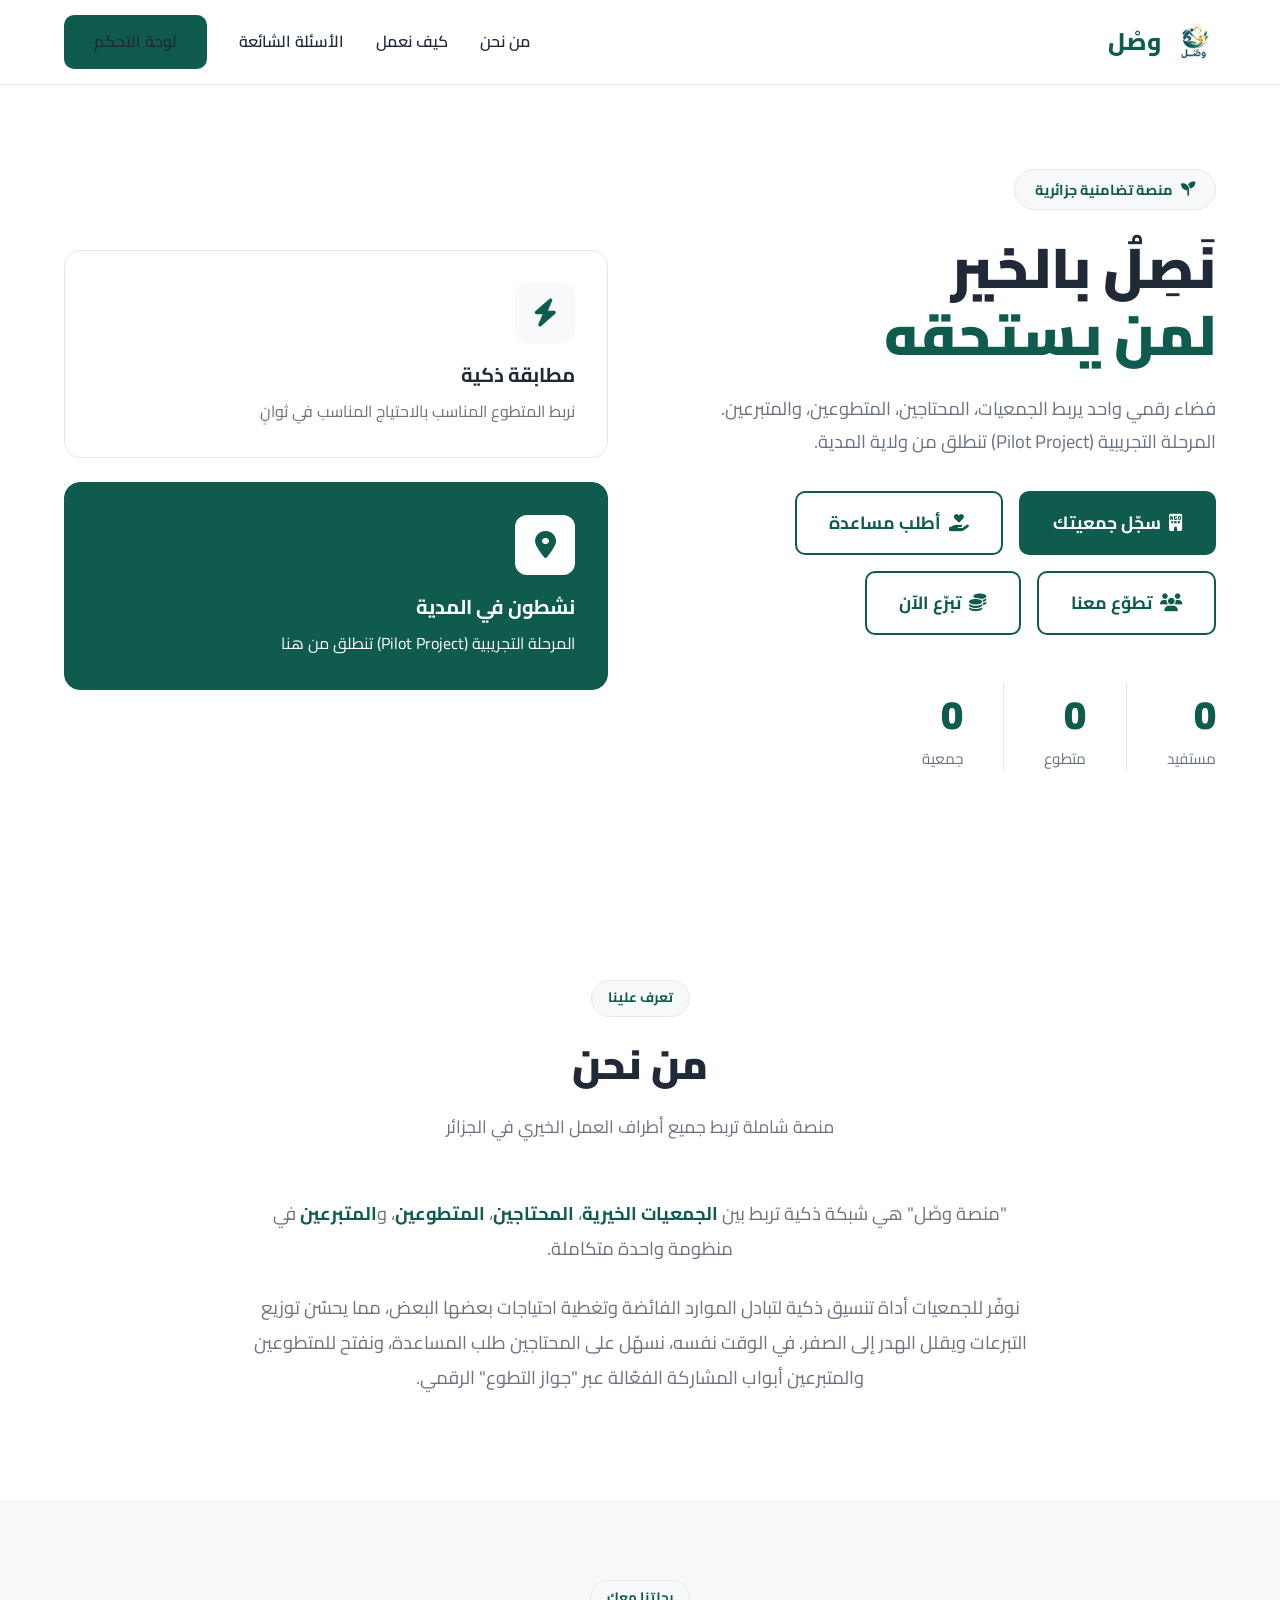
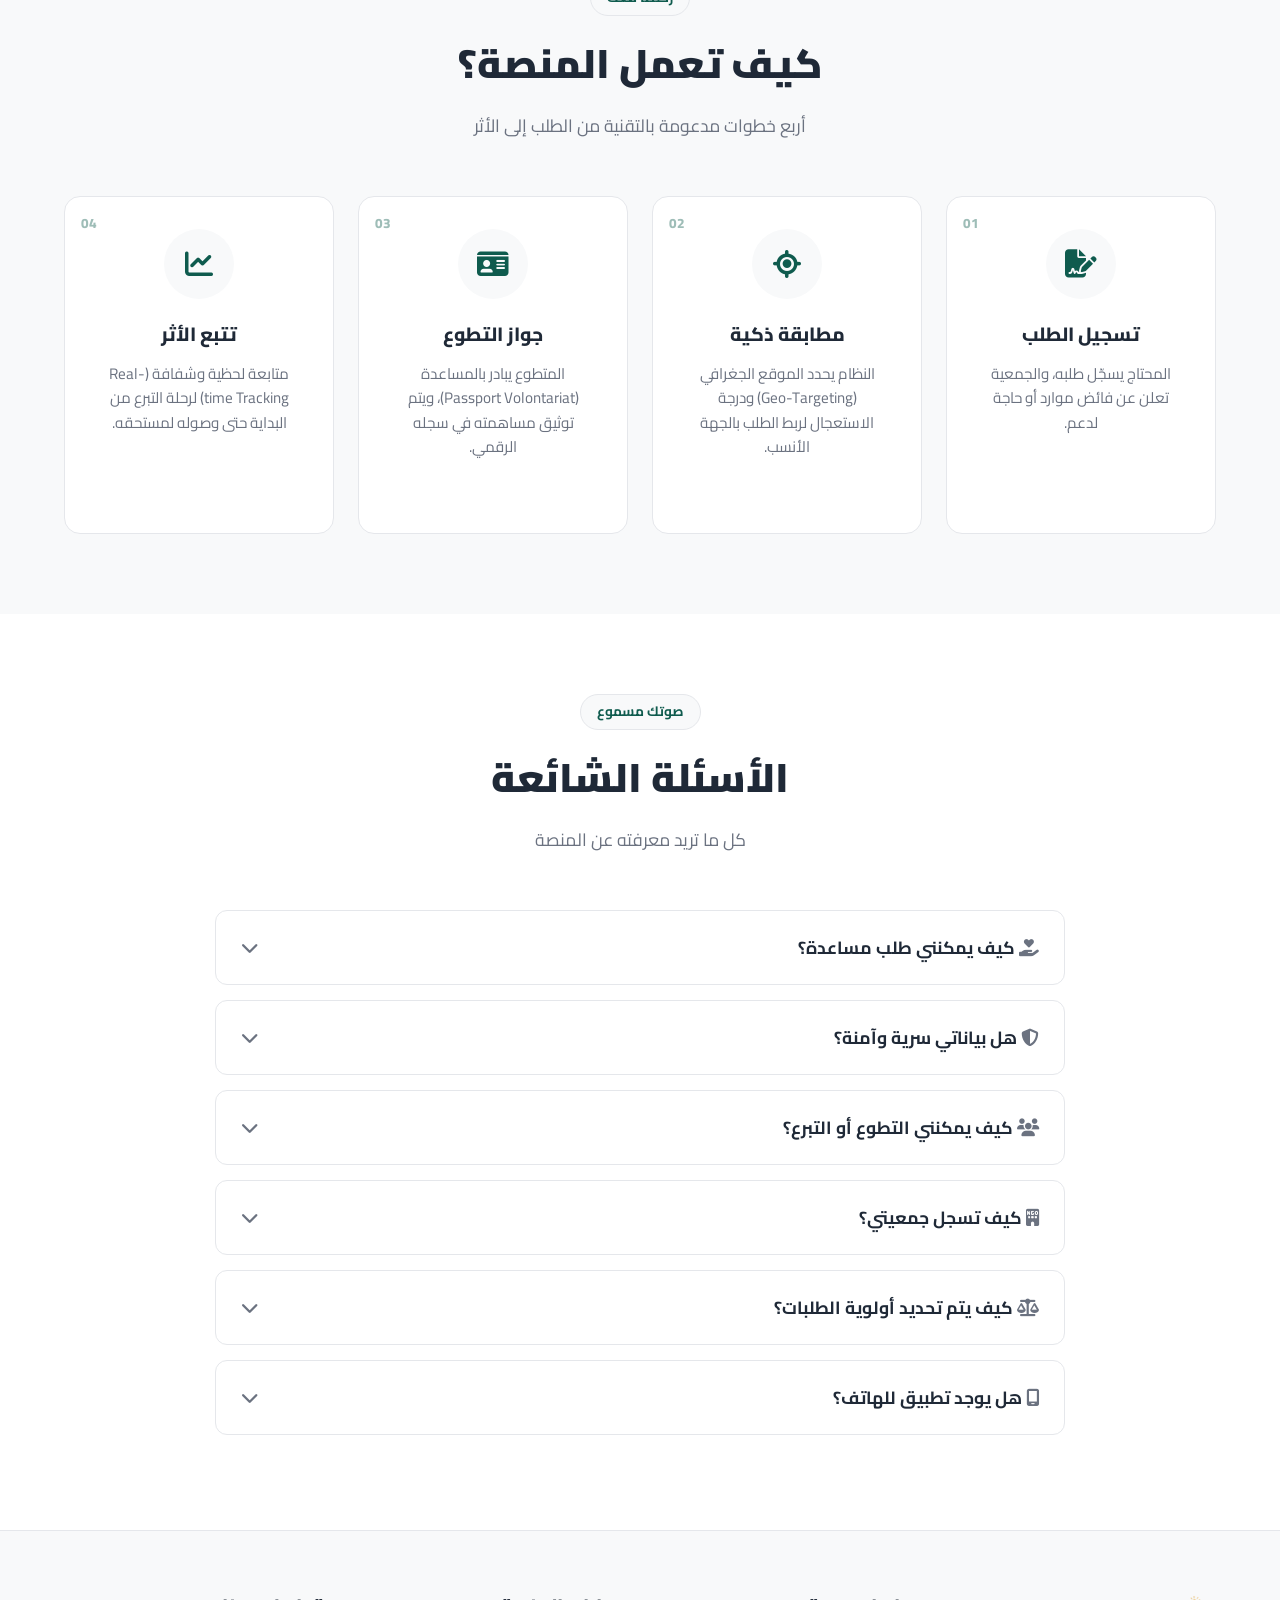
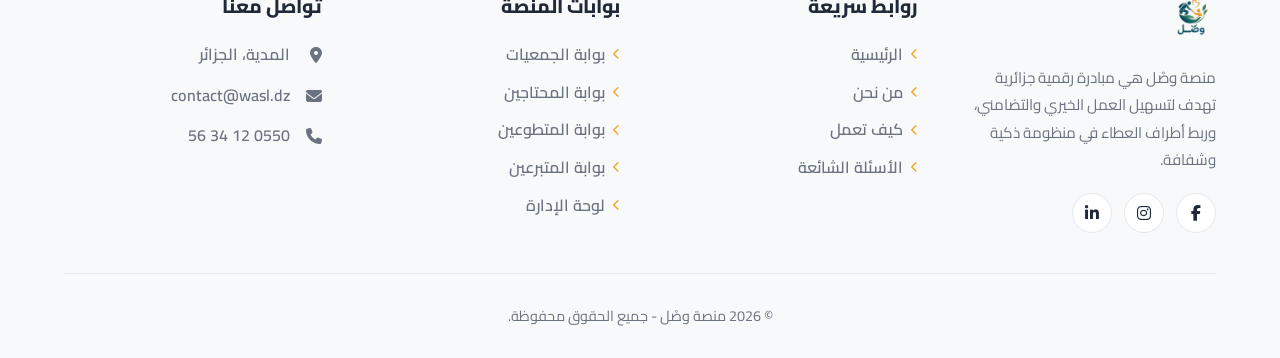
==== index.html @ 4f310033 "Add files via upload" ====
<!DOCTYPE html>
<html lang="ar" dir="rtl">
<head>
    <meta charset="UTF-8">
    <meta name="viewport" content="width=device-width, initial-scale=1.0">
    <meta name="theme-color" content="#0F5B4E">
    <title>وصْل | جسر العطاء الذكي</title>
    <link href="https://fonts.googleapis.com/css2?family=Cairo:wght@400;600;700;800;900&display=swap" rel="stylesheet">
    <link rel="stylesheet" href="https://cdnjs.cloudflare.com/ajax/libs/font-awesome/6.4.0/css/all.min.css">
    <link rel="stylesheet" href="css/style.css">
</head>
<body>

<header>
    <div class="container header-inner">
        <a href="index.html" class="logo">
            <img src="assets/logo.png" alt="وصْل">
            <span>وصْل</span>
        </a>
        <nav class="main-nav">
            <a href="#about">من نحن</a>
            <a href="#how-it-works">كيف نعمل</a>
            <a href="#faq">الأسئلة الشائعة</a>
            <a href="admin.html" class="btn btn-primary">لوحة التحكم</a>
        </nav>
        <button class="menu-toggle" aria-label="القائمة">
            <i class="fa-solid fa-bars"></i>
        </button>
    </div>
    <div class="mobile-menu">
        <a href="#about">من نحن</a>
        <a href="#how-it-works">كيف نعمل</a>
        <a href="#faq">الأسئلة الشائعة</a>
        <a href="admin.html">لوحة التحكم</a>
    </div>
</header>

<section class="hero">
    <div class="container hero-content">
        <div class="hero-text">
            <span class="hero-badge">
                <i class="fa-solid fa-seedling"></i>
                منصة تضامنية جزائرية
            </span>
            <h1>نَصِلُ بالخير<br><span>لمن يستحقه</span></h1>
            <p>فضاء رقمي واحد يربط الجمعيات، المحتاجين، المتطوعين، والمتبرعين. المرحلة التجريبية (Pilot Project) تنطلق من ولاية المدية.</p>
            
            <div class="hero-actions">
                <a href="association.html" class="btn btn-primary btn-lg">
                    <i class="fa-solid fa-building-ngo"></i>
                    سجّل جمعيتك
                </a>
                <a href="needy.html" class="btn btn-outline btn-lg">
                    <i class="fa-solid fa-hand-holding-heart"></i>
                    أطلب مساعدة
                </a>
                <a href="volunteer.html" class="btn btn-outline btn-lg">
                    <i class="fa-solid fa-users"></i>
                    تطوّع معنا
                </a>
                <a href="donor.html" class="btn btn-outline btn-lg">
                    <i class="fa-solid fa-coins"></i>
                    تبرّع الآن
                </a>
            </div>
            
            <div class="hero-stats">
                <div class="stat">
                    <strong id="count1">0</strong>
                    <span>مستفيد</span>
                </div>
                <div class="stat-divider"></div>
                <div class="stat">
                    <strong id="count2">0</strong>
                    <span>متطوع</span>
                </div>
                <div class="stat-divider"></div>
                <div class="stat">
                    <strong id="count3">0</strong>
                    <span>جمعية</span>
                </div>
            </div>
        </div>
        
        <div class="hero-visual">
            <div class="hero-card">
                <div class="hero-card-icon">
                    <i class="fa-solid fa-bolt"></i>
                </div>
                <h3>مطابقة ذكية</h3>
                <p>نربط المتطوع المناسب بالاحتياج المناسب في ثوانٍ</p>
            </div>
            <div class="hero-card featured">
                <div class="hero-card-icon">
                    <i class="fa-solid fa-location-dot"></i>
                </div>
                <h3>نشطون في المدية</h3>
                <p>المرحلة التجريبية (Pilot Project) تنطلق من هنا</p>
            </div>
        </div>
    </div>
</section>

<section id="about" class="section">
    <div class="container">
        <div class="section-header">
            <span class="section-label">تعرف علينا</span>
            <h2>من نحن</h2>
            <p>منصة شاملة تربط جميع أطراف العمل الخيري في الجزائر</p>
        </div>
        <div class="about-content">
            <p>"منصة وصْل" هي شبكة ذكية تربط بين <strong>الجمعيات الخيرية</strong>، <strong>المحتاجين</strong>، <strong>المتطوعين</strong>، و<strong>المتبرعين</strong> في منظومة واحدة متكاملة.</p>
            <p>نوفّر للجمعيات أداة تنسيق ذكية لتبادل الموارد الفائضة وتغطية احتياجات بعضها البعض، مما يحسّن توزيع التبرعات ويقلل الهدر إلى الصفر. في الوقت نفسه، نسهّل على المحتاجين طلب المساعدة، ونفتح للمتطوعين والمتبرعين أبواب المشاركة الفعّالة عبر "جواز التطوع" الرقمي.</p>
        </div>
    </div>
</section>

<section id="how-it-works" class="section section-alt">
    <div class="container">
        <div class="section-header">
            <span class="section-label">رحلتنا معك</span>
            <h2>كيف تعمل المنصة؟</h2>
            <p>أربع خطوات مدعومة بالتقنية من الطلب إلى الأثر</p>
        </div>
        <div class="steps-grid">
            <div class="step-card" onclick="openModal('modal-1')">
                <span class="step-number">01</span>
                <div class="step-icon"><i class="fa-solid fa-file-signature"></i></div>
                <h3>تسجيل الطلب</h3>
                <p>المحتاج يسجّل طلبه، والجمعية تعلن عن فائض موارد أو حاجة لدعم.</p>
                <span class="click-hint">اضغط للتفاصيل <i class="fa-solid fa-arrow-left"></i></span>
            </div>
            <div class="step-card" onclick="openModal('modal-2')">
                <span class="step-number">02</span>
                <div class="step-icon"><i class="fa-solid fa-location-crosshairs"></i></div>
                <h3>مطابقة ذكية</h3>
                <p>النظام يحدد الموقع الجغرافي (Geo-Targeting) ودرجة الاستعجال لربط الطلب بالجهة الأنسب.</p>
                <span class="click-hint">اضغط للتفاصيل <i class="fa-solid fa-arrow-left"></i></span>
            </div>
            <div class="step-card" onclick="openModal('modal-3')">
                <span class="step-number">03</span>
                <div class="step-icon"><i class="fa-solid fa-id-card"></i></div>
                <h3>جواز التطوع</h3>
                <p>المتطوع يبادر بالمساعدة (Passport Volontariat)، ويتم توثيق مساهمته في سجله الرقمي.</p>
                <span class="click-hint">اضغط للتفاصيل <i class="fa-solid fa-arrow-left"></i></span>
            </div>
            <div class="step-card" onclick="openModal('modal-4')">
                <span class="step-number">04</span>
                <div class="step-icon"><i class="fa-solid fa-chart-line"></i></div>
                <h3>تتبع الأثر</h3>
                <p>متابعة لحظية وشفافة (Real-time Tracking) لرحلة التبرع من البداية حتى وصوله لمستحقه.</p>
                <span class="click-hint">اضغط للتفاصيل <i class="fa-solid fa-arrow-left"></i></span>
            </div>
        </div>
    </div>
</section>

<section id="faq" class="section">
    <div class="container">
        <div class="section-header">
            <span class="section-label">صوتك مسموع</span>
            <h2>الأسئلة الشائعة</h2>
            <p>كل ما تريد معرفته عن المنصة</p>
        </div>
        <div class="faq-container">
            <div class="faq-item">
                <button class="faq-question" onclick="toggleFaq(this)">
                    <span><i class="fa-solid fa-hand-holding-heart"></i> كيف يمكنني طلب مساعدة؟</span>
                    <i class="fa-solid fa-chevron-down"></i>
                </button>
                <div class="faq-answer">
                    <p>اضغط على "أطلب مساعدة" واملأ النموذج بمعلوماتك. فريق الإدارة سيقيّم طلبك بموضوعية خلال 24-48 ساعة ويوجّهه لأقرب جمعية.</p>
                </div>
            </div>
            <div class="faq-item">
                <button class="faq-question" onclick="toggleFaq(this)">
                    <span><i class="fa-solid fa-shield-halved"></i> هل بياناتي سرية وآمنة؟</span>
                    <i class="fa-solid fa-chevron-down"></i>
                </button>
                <div class="faq-answer">
                    <p>نعم تماماً. نستخدم أعلى معايير التشفير. بياناتك لا تظهر إلا للجمعيات المعتمدة في منطقتك بعد اعتماد الإدارة.</p>
                </div>
            </div>
            <div class="faq-item">
                <button class="faq-question" onclick="toggleFaq(this)">
                    <span><i class="fa-solid fa-users"></i> كيف يمكنني التطوع أو التبرع؟</span>
                    <i class="fa-solid fa-chevron-down"></i>
                </button>
                <div class="faq-answer">
                    <p>سجّل في قسم "تطوّع معنا" أو "تبرّع الآن"، حدد مهاراتك أو نوع التبرع. ستصلك فرص مطابقة في منطقتك.</p>
                </div>
            </div>
            <div class="faq-item">
                <button class="faq-question" onclick="toggleFaq(this)">
                    <span><i class="fa-solid fa-building-ngo"></i> كيف تسجل جمعيتي؟</span>
                    <i class="fa-solid fa-chevron-down"></i>
                </button>
                <div class="faq-answer">
                    <p>اضغط على "سجّل جمعيتك" وقدّم الوثائق المطلوبة. تتم المراجعة خلال 48 ساعة. حالياً نقبل الجمعيات في ولاية المدية كمرحلة تجريبية.</p>
                </div>
            </div>
            <div class="faq-item">
                <button class="faq-question" onclick="toggleFaq(this)">
                    <span><i class="fa-solid fa-scale-balanced"></i> كيف يتم تحديد أولوية الطلبات؟</span>
                    <i class="fa-solid fa-chevron-down"></i>
                </button>
                <div class="faq-answer">
                    <p>نظام تقييم نمطي (Scoring Matrix) موضوعي يحسب نقاط كل حالة بناءً على معايير دقيقة (أطفال، أمراض، وضع السكن...). الإدارة فقط هي من تعتمد الأولويات.</p>
                </div>
            </div>
            <div class="faq-item">
                <button class="faq-question" onclick="toggleFaq(this)">
                    <span><i class="fa-solid fa-mobile-screen"></i> هل يوجد تطبيق للهاتف؟</span>
                    <i class="fa-solid fa-chevron-down"></i>
                </button>
                <div class="faq-answer">
                    <p>نعم! المنصة تعمل كتطبيق PWA. يمكنك تثبيتها على هاتفك مباشرة من المتصفح، وتعمل حتى بدون إنترنت.</p>
                </div>
            </div>
        </div>
    </div>
</section>

<footer class="site-footer">
    <div class="container">
        <div class="footer-grid">
            <div class="footer-col">
                <img src="assets/logo.png" alt="وصْل" class="footer-logo">
                <p>منصة وصْل هي مبادرة رقمية جزائرية تهدف لتسهيل العمل الخيري والتضامني، وربط أطراف العطاء في منظومة ذكية وشفافة.</p>
                <div class="social-icons">
                    <a href="#" aria-label="Facebook"><i class="fa-brands fa-facebook-f"></i></a>
                    <a href="#" aria-label="Instagram"><i class="fa-brands fa-instagram"></i></a>
                    <a href="#" aria-label="LinkedIn"><i class="fa-brands fa-linkedin-in"></i></a>
                </div>
            </div>
            <div class="footer-col">
                <h4>روابط سريعة</h4>
                <ul class="footer-links">
                    <li><a href="index.html"><i class="fa-solid fa-chevron-left"></i> الرئيسية</a></li>
                    <li><a href="#about"><i class="fa-solid fa-chevron-left"></i> من نحن</a></li>
                    <li><a href="#how-it-works"><i class="fa-solid fa-chevron-left"></i> كيف تعمل</a></li>
                    <li><a href="#faq"><i class="fa-solid fa-chevron-left"></i> الأسئلة الشائعة</a></li>
                </ul>
            </div>
            <div class="footer-col">
                <h4>بوابات المنصة</h4>
                <ul class="footer-links">
                    <li><a href="association.html"><i class="fa-solid fa-chevron-left"></i> بوابة الجمعيات</a></li>
                    <li><a href="needy.html"><i class="fa-solid fa-chevron-left"></i> بوابة المحتاجين</a></li>
                    <li><a href="volunteer.html"><i class="fa-solid fa-chevron-left"></i> بوابة المتطوعين</a></li>
                    <li><a href="donor.html"><i class="fa-solid fa-chevron-left"></i> بوابة المتبرعين</a></li>
                    <li><a href="admin.html"><i class="fa-solid fa-chevron-left"></i> لوحة الإدارة</a></li>
                </ul>
            </div>
            <div class="footer-col">
                <h4>تواصل معنا</h4>
                <ul class="footer-contact">
                    <li><i class="fa-solid fa-location-dot"></i> المدية، الجزائر</li>
                    <li><i class="fa-solid fa-envelope"></i> contact@wasl.dz</li>
                    <li><i class="fa-solid fa-phone"></i> 0550 12 34 56</li>
                </ul>
            </div>
        </div>
        <div class="footer-bottom">
            <p>&copy; <span id="current-year"></span> منصة وصْل - جميع الحقوق محفوظة.</p>
        </div>
    </div>
</footer>

<!-- Modals -->
<div id="modal-1" class="modal">
    <div class="modal-content">
        <span class="close-modal" onclick="closeModal('modal-1')">&times;</span>
        <div class="modal-icon"><i class="fa-solid fa-file-signature"></i></div>
        <h2>تسجيل الطلب</h2>
        <p>يقوم المحتاج بإنشاء حساب وتقديم طلب مساعدة بسرية تامة. في المقابل، تدخل الجمعيات مواردها الفائضة في النظام لتكون جاهزة للربط الفوري.</p>
    </div>
</div>

<div id="modal-2" class="modal">
    <div class="modal-content">
        <span class="close-modal" onclick="closeModal('modal-2')">&times;</span>
        <div class="modal-icon"><i class="fa-solid fa-location-crosshairs"></i></div>
        <h2>المطابقة الذكية (Geo-Targeting)</h2>
        <ul class="modal-features">
            <li><i class="fa-solid fa-location-dot"></i><div><strong>الموقع الجغرافي:</strong> أقرب جمعية في منطقتك</div></li>
            <li><i class="fa-solid fa-scale-balanced"></i><div><strong>نوع الاحتياج:</strong> مطابقة دقيقة للموارد</div></li>
            <li><i class="fa-solid fa-gauge-high"></i><div><strong>درجة الاستعجال:</strong> الأولوية للحالات الطارئة</div></li>
        </ul>
    </div>
</div>

<div id="modal-3" class="modal">
    <div class="modal-content">
        <span class="close-modal" onclick="closeModal('modal-3')">&times;</span>
        <div class="modal-icon"><i class="fa-solid fa-id-card"></i></div>
        <h2>جواز التطوع (Passport Volontariat)</h2>
        <p>سجل رقمي موثّق يسجل كل ساعات تطوعك، الجمعيات التي ساعدتها، والتقييمات. يمكنك مشاركته في سيرتك الذاتية أو للحصول على شهادات تقدير.</p>
    </div>
</div>

<div id="modal-4" class="modal">
    <div class="modal-content">
        <span class="close-modal" onclick="closeModal('modal-4')">&times;</span>
        <div class="modal-icon"><i class="fa-solid fa-chart-line"></i></div>
        <h2>تتبع الأثر (Real-time Tracking)</h2>
        <ul class="modal-features">
            <li><i class="fa-solid fa-eye"></i><div><strong>شفافية كاملة:</strong> كل تبرع موثق من البداية للنهاية</div></li>
            <li><i class="fa-solid fa-file-pdf"></i><div><strong>تقارير دورية:</strong> إحصائيات واضحة عن أثر العمل</div></li>
        </ul>
    </div>
</div>

<script src="js/app.js"></script>
</body>
</html>
---- css/style.css ----
:root {
    --bg: #FFFFFF;
    --bg-alt: #F8F9FA;
    --primary: #0F5B4E;
    --primary-dark: #0a3d35;
    --accent: #F4A623;
    --text: #1F2937;
    --text-muted: #6B7280;
    --border: #E5E7EB;
    --shadow: 0 2px 8px rgba(0,0,0,0.04);
    --shadow-lg: 0 10px 30px rgba(15,91,78,0.12);
}

* { margin: 0; padding: 0; box-sizing: border-box; font-family: 'Cairo', sans-serif; }

body {
    background: var(--bg);
    color: var(--text);
    line-height: 1.6;
    overflow-x: hidden;
}

.container { width: 90%; max-width: 1200px; margin: 0 auto; }
a { text-decoration: none; color: inherit; transition: 0.3s; }

/* Header */
header {
    position: fixed;
    top: 0;
    width: 100%;
    background: var(--bg);
    border-bottom: 1px solid var(--border);
    z-index: 1000;
    padding: 15px 0;
}

.header-inner {
    display: flex;
    justify-content: space-between;
    align-items: center;
}

.logo {
    display: flex;
    align-items: center;
    gap: 10px;
    font-weight: 800;
    font-size: 1.5rem;
    color: var(--primary);
}

.logo img { height: 45px; }

.main-nav {
    display: flex;
    align-items: center;
    gap: 2rem;
}

.main-nav a {
    color: var(--text);
    font-weight: 600;
}

.main-nav a:hover { color: var(--primary); }

.menu-toggle {
    display: none;
    background: none;
    border: none;
    font-size: 1.5rem;
    color: var(--text);
    cursor: pointer;
}

.mobile-menu {
    display: none;
    flex-direction: column;
    padding: 1rem;
    background: var(--bg);
    border-top: 1px solid var(--border);
}

.mobile-menu.active { display: flex; }

.mobile-menu a {
    padding: 1rem;
    border-bottom: 1px solid var(--border);
    color: var(--text);
    font-weight: 600;
}

/* Buttons */
.btn {
    display: inline-flex;
    align-items: center;
    gap: 0.5rem;
    padding: 0.75rem 1.75rem;
    border-radius: 10px;
    font-weight: 700;
    transition: all 0.3s;
    border: 2px solid transparent;
    font-size: 1rem;
}

.btn-primary {
    background: var(--primary);
    color: white;
}

.btn-primary:hover {
    background: var(--primary-dark);
    transform: translateY(-2px);
    color: white;
}

.btn-outline {
    background: transparent;
    color: var(--primary);
    border-color: var(--primary);
}

.btn-outline:hover {
    background: var(--primary);
    color: white;
}

.btn-lg { padding: 1rem 2rem; font-size: 1.1rem; }

/* Hero */
.hero {
    padding: 120px 0 80px;
    background: var(--bg);
    min-height: 100vh;
    display: flex;
    align-items: center;
}

.hero-content {
    display: grid;
    grid-template-columns: 1fr 1fr;
    gap: 4rem;
    align-items: center;
}

.hero-badge {
    display: inline-flex;
    align-items: center;
    gap: 0.5rem;
    background: var(--bg-alt);
    color: var(--primary);
    padding: 0.5rem 1.25rem;
    border-radius: 99px;
    font-weight: 700;
    font-size: 0.9rem;
    margin-bottom: 1.5rem;
    border: 1px solid var(--border);
}

.hero-text h1 {
    font-size: 3.5rem;
    font-weight: 900;
    color: var(--text);
    line-height: 1.2;
    margin-bottom: 1.5rem;
}

.hero-text h1 span { color: var(--primary); }

.hero-text p {
    font-size: 1.15rem;
    color: var(--text-muted);
    margin-bottom: 2rem;
    line-height: 1.8;
}

.hero-actions {
    display: flex;
    gap: 1rem;
    margin-bottom: 3rem;
    flex-wrap: wrap;
}

.hero-stats {
    display: flex;
    gap: 2.5rem;
    flex-wrap: wrap;
}

.stat {
    display: flex;
    flex-direction: column;
}

.stat strong {
    font-size: 2.5rem;
    font-weight: 900;
    color: var(--primary);
}

.stat span {
    font-size: 0.95rem;
    color: var(--text-muted);
}

.stat-divider {
    width: 1px;
    background: var(--border);
}

.hero-visual {
    display: flex;
    flex-direction: column;
    gap: 1.5rem;
}

.hero-card {
    background: var(--bg);
    border: 1px solid var(--border);
    border-radius: 16px;
    padding: 2rem;
    transition: all 0.3s;
}

.hero-card:hover {
    transform: translateY(-5px);
    box-shadow: var(--shadow-lg);
    border-color: var(--primary);
}

.hero-card.featured {
    background: var(--primary);
    border-color: var(--primary);
}

.hero-card.featured h3,
.hero-card.featured p { color: white; }

.hero-card-icon {
    width: 60px;
    height: 60px;
    background: var(--bg-alt);
    border-radius: 12px;
    display: flex;
    align-items: center;
    justify-content: center;
    font-size: 1.75rem;
    color: var(--primary);
    margin-bottom: 1rem;
}

.hero-card.featured .hero-card-icon {
    background: white;
    color: var(--primary);
}

.hero-card h3 {
    font-size: 1.25rem;
    color: var(--text);
    margin-bottom: 0.5rem;
}

.hero-card p {
    color: var(--text-muted);
    margin: 0;
}

/* Sections */
.section {
    padding: 80px 0;
    background: var(--bg);
}

.section-alt {
    background: var(--bg-alt);
}

.section-header {
    text-align: center;
    max-width: 700px;
    margin: 0 auto 3.5rem;
}

.section-label {
    display: inline-block;
    background: var(--bg-alt);
    color: var(--primary);
    padding: 0.4rem 1rem;
    border-radius: 99px;
    font-weight: 700;
    font-size: 0.85rem;
    margin-bottom: 1rem;
    border: 1px solid var(--border);
}

.section-header h2 {
    font-size: 2.5rem;
    font-weight: 900;
    color: var(--text);
    margin-bottom: 1rem;
}

.section-header p {
    font-size: 1.1rem;
    color: var(--text-muted);
}

/* About */
.about-content {
    max-width: 800px;
    margin: 0 auto;
    text-align: center;
    font-size: 1.15rem;
    color: var(--text-muted);
    line-height: 1.9;
}

.about-content p { margin-bottom: 1.5rem; }
.about-content strong { color: var(--primary); }

/* Steps */
.steps-grid {
    display: grid;
    grid-template-columns: repeat(auto-fit, minmax(260px, 1fr));
    gap: 1.5rem;
}

.step-card {
    background: var(--bg);
    border: 1px solid var(--border);
    border-radius: 16px;
    padding: 2rem;
    text-align: center;
    transition: all 0.3s;
    position: relative;
    cursor: pointer;
}

.step-card:hover {
    transform: translateY(-5px);
    border-color: var(--primary);
    box-shadow: var(--shadow-lg);
}

.step-number {
    position: absolute;
    top: 1rem;
    left: 1rem;
    font-size: 0.85rem;
    font-weight: 800;
    color: var(--primary);
    opacity: 0.4;
}

.step-icon {
    width: 70px;
    height: 70px;
    background: var(--bg-alt);
    border-radius: 50%;
    display: flex;
    align-items: center;
    justify-content: center;
    margin: 0 auto 1.25rem;
    font-size: 1.75rem;
    color: var(--primary);
}

.step-card h3 {
    font-size: 1.2rem;
    color: var(--text);
    margin-bottom: 0.75rem;
    font-weight: 800;
}

.step-card p {
    color: var(--text-muted);
    font-size: 0.95rem;
    margin-bottom: 1rem;
}

.click-hint {
    display: inline-flex;
    align-items: center;
    gap: 0.5rem;
    color: var(--primary);
    font-weight: 700;
    font-size: 0.9rem;
    opacity: 0;
    transition: 0.3s;
}

.step-card:hover .click-hint { opacity: 1; }

/* FAQ */
.faq-container {
    max-width: 850px;
    margin: 0 auto;
}

.faq-item {
    background: var(--bg);
    border: 1px solid var(--border);
    border-radius: 12px;
    margin-bottom: 15px;
    overflow: hidden;
    transition: 0.3s;
}

.faq-item:hover {
    border-color: var(--primary);
}

.faq-question {
    width: 100%;
    text-align: right;
    padding: 20px 25px;
    background: none;
    border: none;
    font-size: 1.1rem;
    font-weight: 700;
    color: var(--text);
    cursor: pointer;
    display: flex;
    justify-content: space-between;
    align-items: center;
    font-family: inherit;
    transition: 0.3s;
}

.faq-question:hover {
    color: var(--primary);
}

.faq-question i {
    transition: 0.3s;
    color: var(--text-muted);
}

.faq-question.active i {
    transform: rotate(180deg);
    color: var(--primary);
}

.faq-answer {
    max-height: 0;
    overflow: hidden;
    transition: max-height 0.3s ease;
    padding: 0 25px;
}

.faq-answer p {
    padding-bottom: 20px;
    color: var(--text-muted);
    font-size: 1rem;
    line-height: 1.8;
}

/* Footer */
.site-footer {
    background: var(--bg-alt);
    border-top: 1px solid var(--border);
    padding: 60px 0 30px;
}

.footer-grid {
    display: grid;
    grid-template-columns: repeat(auto-fit, minmax(220px, 1fr));
    gap: 40px;
    margin-bottom: 40px;
}

.footer-col h4 {
    color: var(--text);
    margin-bottom: 20px;
    font-size: 1.2rem;
    font-weight: 800;
}

.footer-logo {
    height: 50px;
    margin-bottom: 15px;
}

.footer-col p {
    color: var(--text-muted);
    font-size: 0.95rem;
    line-height: 1.8;
    margin-bottom: 20px;
}

.footer-links {
    list-style: none;
}

.footer-links li { margin-bottom: 12px; }

.footer-links a {
    color: var(--text-muted);
    font-weight: 600;
    display: flex;
    align-items: center;
    gap: 8px;
}

.footer-links a:hover {
    color: var(--primary);
    padding-right: 5px;
}

.footer-links a i {
    font-size: 0.7rem;
    color: var(--accent);
}

.footer-contact {
    list-style: none;
}

.footer-contact li {
    margin-bottom: 15px;
    display: flex;
    align-items: center;
    gap: 12px;
    color: var(--text-muted);
    font-weight: 600;
}

.footer-contact li i {
    color: var(--text-muted);
    transition: 0.3s;
    width: 20px;
}

.footer-contact li:hover i { color: var(--primary); }

.social-icons {
    display: flex;
    gap: 12px;
    margin-top: 20px;
}

.social-icons a {
    width: 40px;
    height: 40px;
    background: var(--bg);
    border: 1px solid var(--border);
    display: flex;
    align-items: center;
    justify-content: center;
    border-radius: 50%;
    color: var(--text);
    transition: 0.3s;
}

.social-icons a:hover {
    border-color: var(--primary);
    color: var(--primary);
}

.footer-bottom {
    text-align: center;
    padding-top: 30px;
    border-top: 1px solid var(--border);
    color: var(--text-muted);
    font-size: 0.9rem;
}

/* Modals */
.modal {
    display: none;
    position: fixed;
    top: 0;
    left: 0;
    width: 100%;
    height: 100%;
    background: rgba(255,255,255,0.9);
    backdrop-filter: blur(5px);
    z-index: 3000;
    align-items: center;
    justify-content: center;
    padding: 20px;
}

.modal.active { display: flex; }

.modal-content {
    background: var(--bg);
    padding: 40px;
    border-radius: 24px;
    max-width: 550px;
    width: 100%;
    text-align: center;
    position: relative;
    animation: slideUp 0.3s ease-out;
    border: 1px solid var(--border);
    box-shadow: var(--shadow-lg);
}

@keyframes slideUp {
    from { transform: translateY(30px); opacity: 0; }
    to { transform: translateY(0); opacity: 1; }
}

.close-modal {
    position: absolute;
    top: 20px;
    left: 20px;
    font-size: 1.8rem;
    color: var(--text-muted);
    cursor: pointer;
    width: 40px;
    height: 40px;
    display: flex;
    align-items: center;
    justify-content: center;
    border-radius: 50%;
    transition: 0.3s;
}

.close-modal:hover {
    background: var(--bg-alt);
    color: var(--primary);
}

.modal-icon {
    width: 80px;
    height: 80px;
    background: var(--bg-alt);
    border-radius: 50%;
    display: flex;
    align-items: center;
    justify-content: center;
    margin: 0 auto 20px;
    font-size: 2rem;
    color: var(--primary);
}

.modal-content h2 {
    color: var(--text);
    margin-bottom: 20px;
    font-size: 1.5rem;
}

.modal-content p {
    color: var(--text-muted);
    font-size: 1.05rem;
    line-height: 1.8;
    margin-bottom: 15px;
}

.modal-features {
    list-style: none;
    text-align: right;
    margin-top: 20px;
}

.modal-features li {
    padding: 12px;
    margin-bottom: 10px;
    background: var(--bg-alt);
    border: 1px solid var(--border);
    border-radius: 10px;
    display: flex;
    align-items: flex-start;
    gap: 12px;
    transition: 0.3s;
}

.modal-features li:hover {
    border-color: var(--primary);
}

.modal-features li i {
    color: var(--accent);
    font-size: 1.2rem;
    margin-top: 3px;
}

.modal-features li strong {
    color: var(--text);
    display: block;
    margin-bottom: 4px;
}

/* Responsive */
@media (max-width: 900px) {
    .hero-content { grid-template-columns: 1fr; }
    .hero-text h1 { font-size: 2.5rem; }
    .main-nav { display: none; }
    .menu-toggle { display: block; }
}

@media (max-width: 768px) {
    .hero { padding: 100px 0 60px; }
    .section { padding: 60px 0; }
    .section-header h2 { font-size: 1.75rem; }
    .hero-stats { gap: 1.5rem; }
    .hero-actions { flex-direction: column; }
    .btn { width: 100%; justify-content: center; }
}
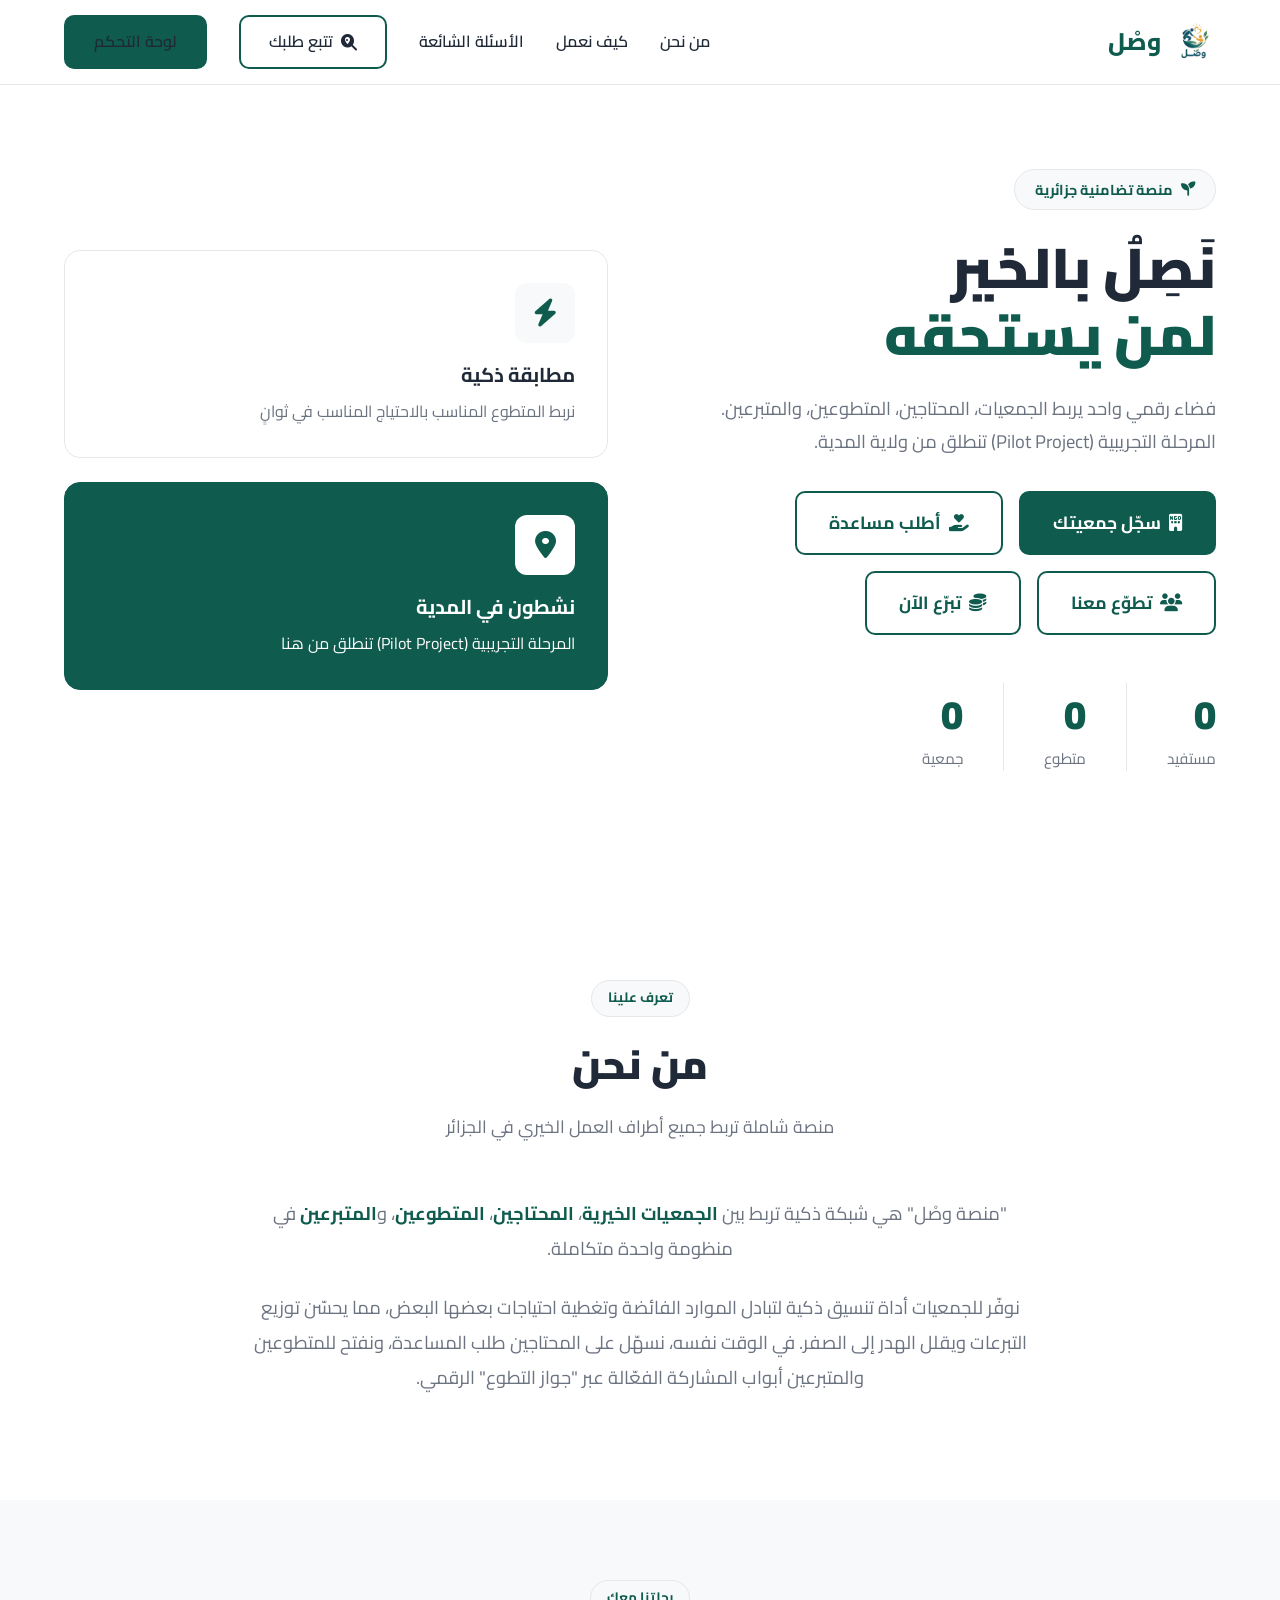
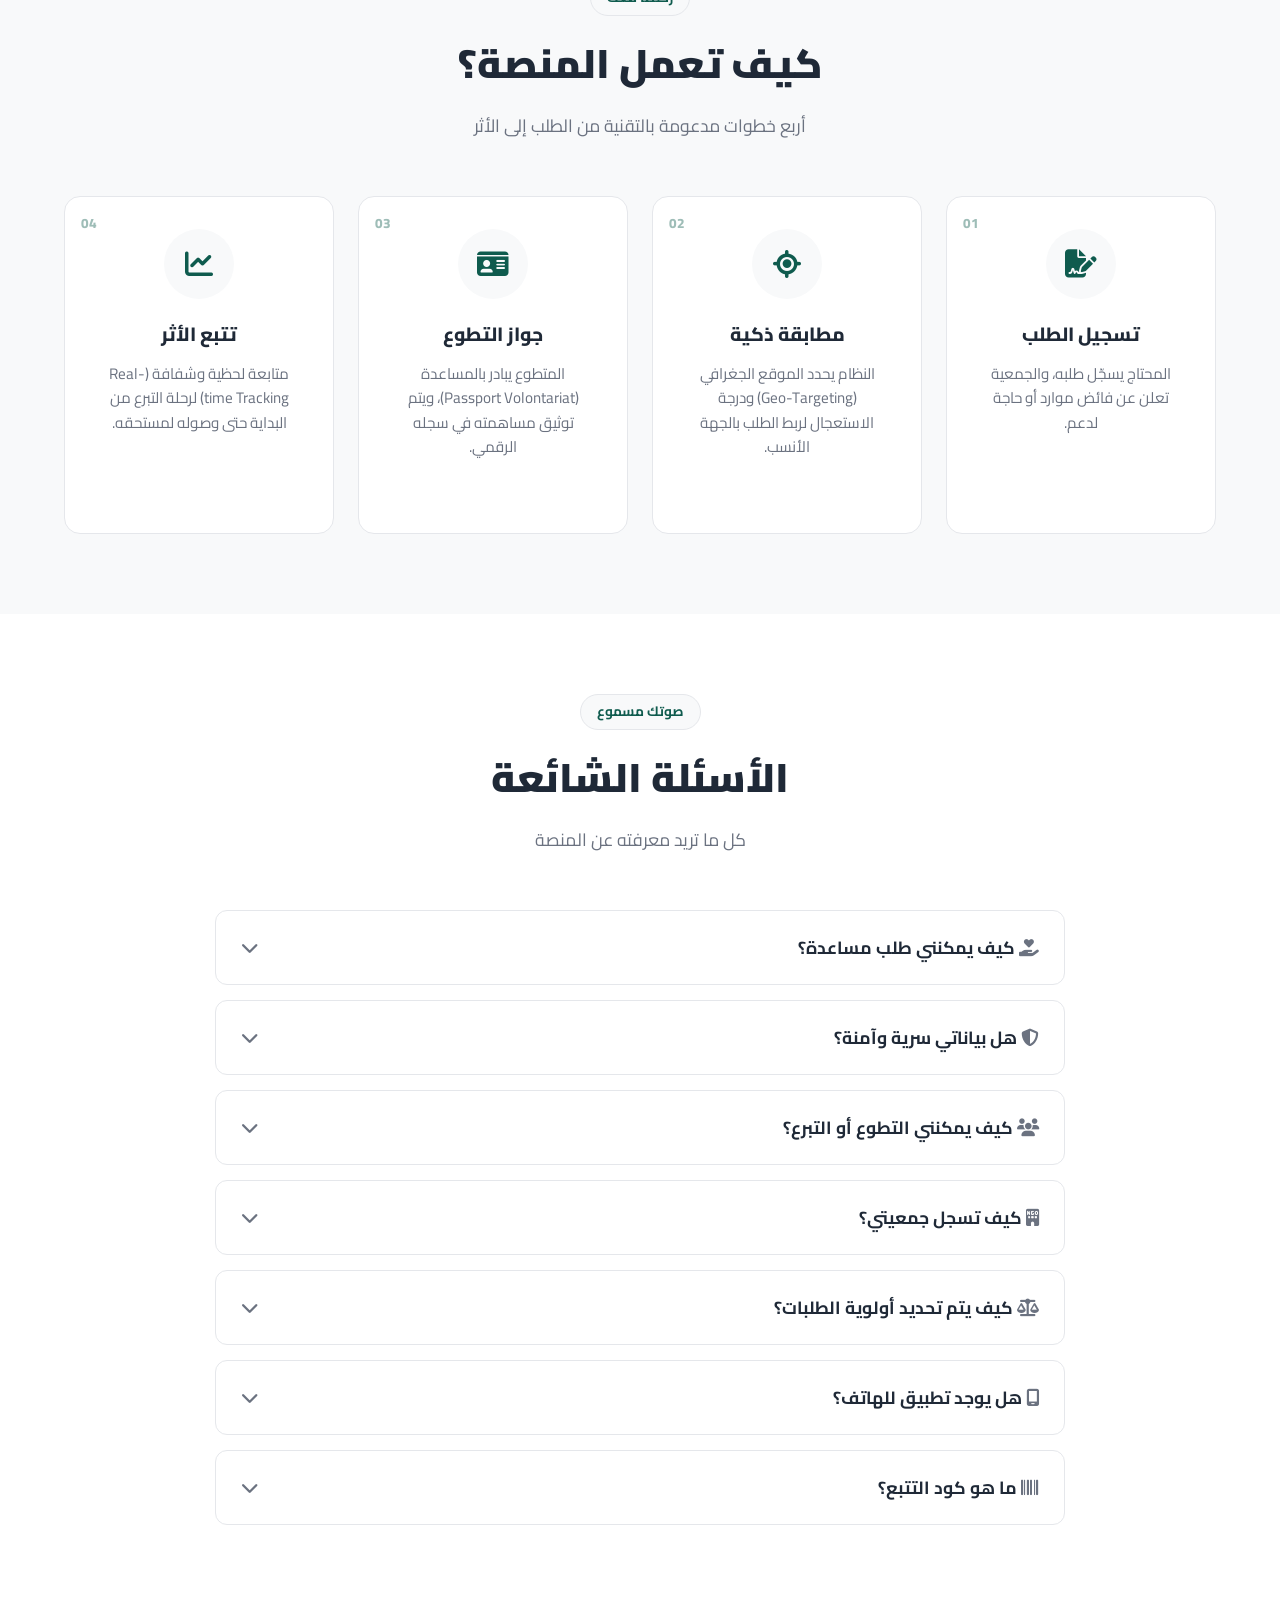
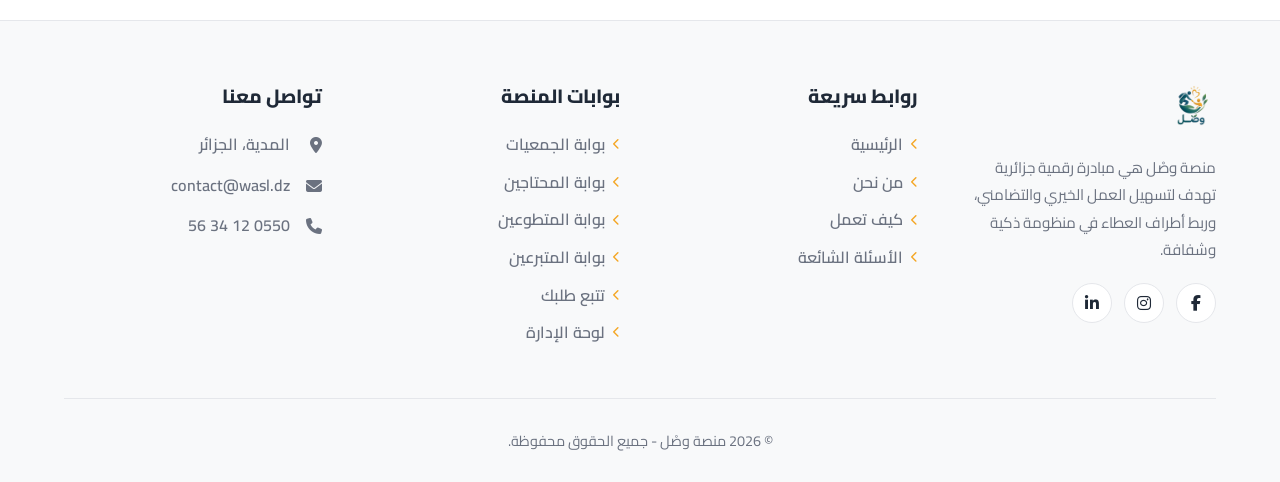
==== commit 406509f4: "Change greeting from 'Hello' to 'Goodbye'" ====
--- a/index.html
+++ b/index.html
@@ -8,9 +8,11 @@
     <link href="https://fonts.googleapis.com/css2?family=Cairo:wght@400;600;700;800;900&display=swap" rel="stylesheet">
     <link rel="stylesheet" href="https://cdnjs.cloudflare.com/ajax/libs/font-awesome/6.4.0/css/all.min.css">
     <link rel="stylesheet" href="css/style.css">
+    <link rel="manifest" href="manifest.json">
 </head>
 <body>
 
+<!-- Header -->
 <header>
     <div class="container header-inner">
         <a href="index.html" class="logo">
@@ -21,6 +23,9 @@
             <a href="#about">من نحن</a>
             <a href="#how-it-works">كيف نعمل</a>
             <a href="#faq">الأسئلة الشائعة</a>
+            <a href="track.html" class="btn btn-outline">
+                <i class="fa-solid fa-magnifying-glass-location"></i> تتبع طلبك
+            </a>
             <a href="admin.html" class="btn btn-primary">لوحة التحكم</a>
         </nav>
         <button class="menu-toggle" aria-label="القائمة">
@@ -31,10 +36,12 @@
         <a href="#about">من نحن</a>
         <a href="#how-it-works">كيف نعمل</a>
         <a href="#faq">الأسئلة الشائعة</a>
-        <a href="admin.html">لوحة التحكم</a>
+        <a href="track.html"><i class="fa-solid fa-magnifying-glass-location"></i> تتبع طلبك</a>
+        <a href="admin.html"><i class="fa-solid fa-shield-halved"></i> لوحة التحكم</a>
     </div>
 </header>
 
+<!-- Hero Section -->
 <section class="hero">
     <div class="container hero-content">
         <div class="hero-text">
@@ -101,6 +108,7 @@
     </div>
 </section>
 
+<!-- About Section -->
 <section id="about" class="section">
     <div class="container">
         <div class="section-header">
@@ -115,6 +123,7 @@
     </div>
 </section>
 
+<!-- How It Works -->
 <section id="how-it-works" class="section section-alt">
     <div class="container">
         <div class="section-header">
@@ -125,28 +134,36 @@
         <div class="steps-grid">
             <div class="step-card" onclick="openModal('modal-1')">
                 <span class="step-number">01</span>
-                <div class="step-icon"><i class="fa-solid fa-file-signature"></i></div>
+                <div class="step-icon">
+                    <i class="fa-solid fa-file-signature"></i>
+                </div>
                 <h3>تسجيل الطلب</h3>
                 <p>المحتاج يسجّل طلبه، والجمعية تعلن عن فائض موارد أو حاجة لدعم.</p>
                 <span class="click-hint">اضغط للتفاصيل <i class="fa-solid fa-arrow-left"></i></span>
             </div>
             <div class="step-card" onclick="openModal('modal-2')">
                 <span class="step-number">02</span>
-                <div class="step-icon"><i class="fa-solid fa-location-crosshairs"></i></div>
+                <div class="step-icon">
+                    <i class="fa-solid fa-location-crosshairs"></i>
+                </div>
                 <h3>مطابقة ذكية</h3>
                 <p>النظام يحدد الموقع الجغرافي (Geo-Targeting) ودرجة الاستعجال لربط الطلب بالجهة الأنسب.</p>
                 <span class="click-hint">اضغط للتفاصيل <i class="fa-solid fa-arrow-left"></i></span>
             </div>
             <div class="step-card" onclick="openModal('modal-3')">
                 <span class="step-number">03</span>
-                <div class="step-icon"><i class="fa-solid fa-id-card"></i></div>
+                <div class="step-icon">
+                    <i class="fa-solid fa-id-card"></i>
+                </div>
                 <h3>جواز التطوع</h3>
                 <p>المتطوع يبادر بالمساعدة (Passport Volontariat)، ويتم توثيق مساهمته في سجله الرقمي.</p>
                 <span class="click-hint">اضغط للتفاصيل <i class="fa-solid fa-arrow-left"></i></span>
             </div>
             <div class="step-card" onclick="openModal('modal-4')">
                 <span class="step-number">04</span>
-                <div class="step-icon"><i class="fa-solid fa-chart-line"></i></div>
+                <div class="step-icon">
+                    <i class="fa-solid fa-chart-line"></i>
+                </div>
                 <h3>تتبع الأثر</h3>
                 <p>متابعة لحظية وشفافة (Real-time Tracking) لرحلة التبرع من البداية حتى وصوله لمستحقه.</p>
                 <span class="click-hint">اضغط للتفاصيل <i class="fa-solid fa-arrow-left"></i></span>
@@ -155,6 +172,7 @@
     </div>
 </section>
 
+<!-- FAQ Section -->
 <section id="faq" class="section">
     <div class="container">
         <div class="section-header">
@@ -217,10 +235,20 @@
                     <p>نعم! المنصة تعمل كتطبيق PWA. يمكنك تثبيتها على هاتفك مباشرة من المتصفح، وتعمل حتى بدون إنترنت.</p>
                 </div>
             </div>
+            <div class="faq-item">
+                <button class="faq-question" onclick="toggleFaq(this)">
+                    <span><i class="fa-solid fa-barcode"></i> ما هو كود التتبع؟</span>
+                    <i class="fa-solid fa-chevron-down"></i>
+                </button>
+                <div class="faq-answer">
+                    <p>بعد تسجيل أي طلب، ستحصل على كود فريد (مثل WSL-1234) يمكنك استخدامه في صفحة "تتبع طلبك" لمعرفة حالة طلبك في أي وقت.</p>
+                </div>
+            </div>
         </div>
     </div>
 </section>
 
+<!-- Footer -->
 <footer class="site-footer">
     <div class="container">
         <div class="footer-grid">
@@ -249,6 +277,7 @@
                     <li><a href="needy.html"><i class="fa-solid fa-chevron-left"></i> بوابة المحتاجين</a></li>
                     <li><a href="volunteer.html"><i class="fa-solid fa-chevron-left"></i> بوابة المتطوعين</a></li>
                     <li><a href="donor.html"><i class="fa-solid fa-chevron-left"></i> بوابة المتبرعين</a></li>
+                    <li><a href="track.html"><i class="fa-solid fa-chevron-left"></i> تتبع طلبك</a></li>
                     <li><a href="admin.html"><i class="fa-solid fa-chevron-left"></i> لوحة الإدارة</a></li>
                 </ul>
             </div>
@@ -271,7 +300,9 @@
 <div id="modal-1" class="modal">
     <div class="modal-content">
         <span class="close-modal" onclick="closeModal('modal-1')">&times;</span>
-        <div class="modal-icon"><i class="fa-solid fa-file-signature"></i></div>
+        <div class="modal-icon">
+            <i class="fa-solid fa-file-signature"></i>
+        </div>
         <h2>تسجيل الطلب</h2>
         <p>يقوم المحتاج بإنشاء حساب وتقديم طلب مساعدة بسرية تامة. في المقابل، تدخل الجمعيات مواردها الفائضة في النظام لتكون جاهزة للربط الفوري.</p>
     </div>
@@ -280,7 +311,9 @@
 <div id="modal-2" class="modal">
     <div class="modal-content">
         <span class="close-modal" onclick="closeModal('modal-2')">&times;</span>
-        <div class="modal-icon"><i class="fa-solid fa-location-crosshairs"></i></div>
+        <div class="modal-icon">
+            <i class="fa-solid fa-location-crosshairs"></i>
+        </div>
         <h2>المطابقة الذكية (Geo-Targeting)</h2>
         <ul class="modal-features">
             <li><i class="fa-solid fa-location-dot"></i><div><strong>الموقع الجغرافي:</strong> أقرب جمعية في منطقتك</div></li>
@@ -293,7 +326,9 @@
 <div id="modal-3" class="modal">
     <div class="modal-content">
         <span class="close-modal" onclick="closeModal('modal-3')">&times;</span>
-        <div class="modal-icon"><i class="fa-solid fa-id-card"></i></div>
+        <div class="modal-icon">
+            <i class="fa-solid fa-id-card"></i>
+        </div>
         <h2>جواز التطوع (Passport Volontariat)</h2>
         <p>سجل رقمي موثّق يسجل كل ساعات تطوعك، الجمعيات التي ساعدتها، والتقييمات. يمكنك مشاركته في سيرتك الذاتية أو للحصول على شهادات تقدير.</p>
     </div>
@@ -302,7 +337,9 @@
 <div id="modal-4" class="modal">
     <div class="modal-content">
         <span class="close-modal" onclick="closeModal('modal-4')">&times;</span>
-        <div class="modal-icon"><i class="fa-solid fa-chart-line"></i></div>
+        <div class="modal-icon">
+            <i class="fa-solid fa-chart-line"></i>
+        </div>
         <h2>تتبع الأثر (Real-time Tracking)</h2>
         <ul class="modal-features">
             <li><i class="fa-solid fa-eye"></i><div><strong>شفافية كاملة:</strong> كل تبرع موثق من البداية للنهاية</div></li>
@@ -313,4 +350,4 @@
 
 <script src="js/app.js"></script>
 </body>
-</html>+</html>
